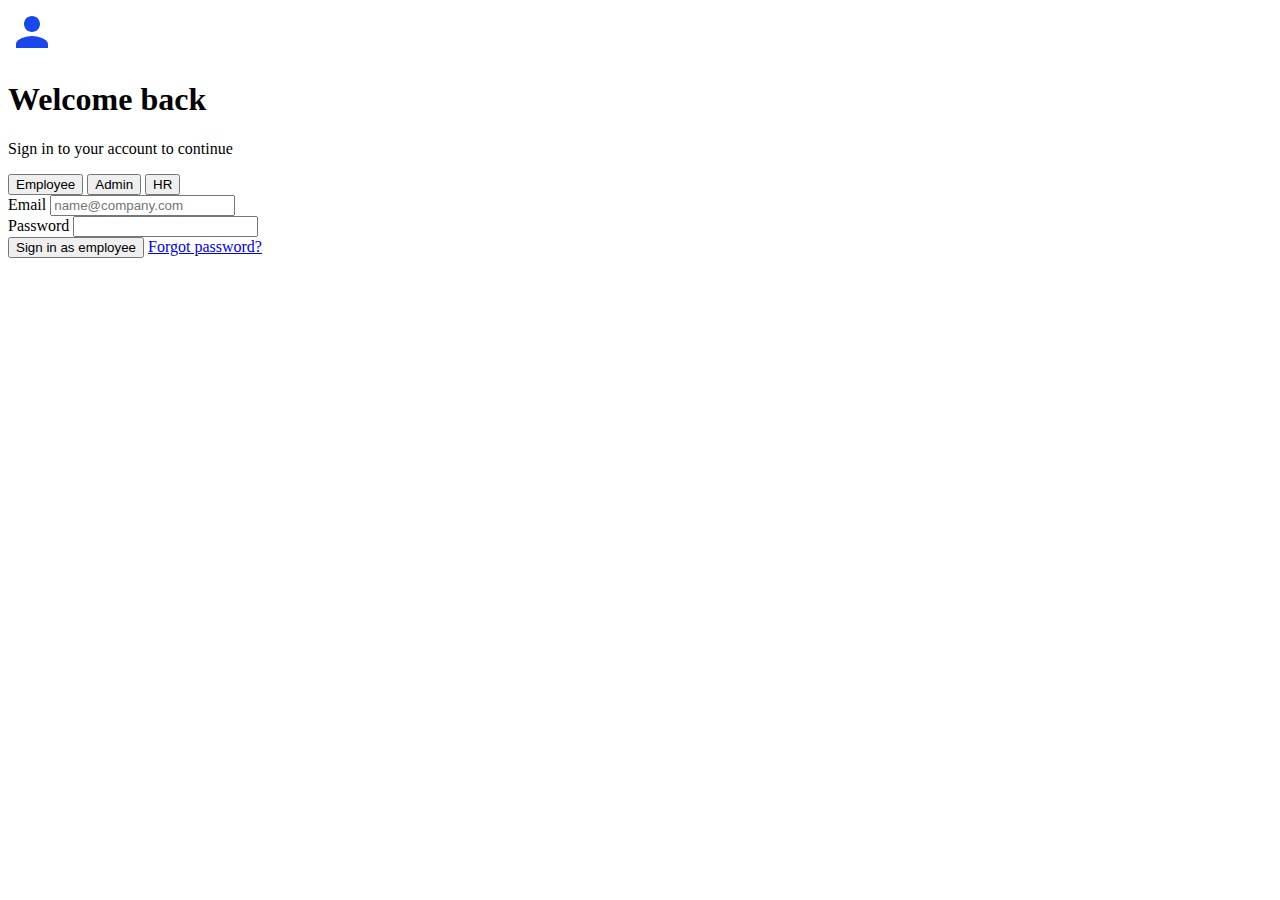
==== index.html @ 3bbf58a7 "Add files via upload" ====
<!DOCTYPE html>
<html lang="en">
<head>
    <meta charset="UTF-8">
    <meta name="viewport" content="width=device-width, initial-scale=1.0">
    <title>Welcome back - Login</title>
    <link rel="stylesheet" href="css/login.css">
</head>
<body>
    <div class="login-container">
        <div class="login-box">
            <div class="avatar-icon">
                <svg viewBox="0 0 24 24" width="48" height="48">
                    <path fill="#1a47eb" d="M12 12c2.21 0 4-1.79 4-4s-1.79-4-4-4-4 1.79-4 4 1.79 4 4 4zm0 2c-2.67 0-8 1.34-8 4v2h16v-2c0-2.66-5.33-4-8-4z"/>
                </svg>
            </div>
            <h1>Welcome back</h1>
            <p class="subtitle">Sign in to your account to continue</p>
            
            <div class="tab-group">
                <button class="tab-btn active">Employee</button>
                <button class="tab-btn">Admin</button>
                <button class="tab-btn">HR</button>
            </div>

            <form class="login-form">
                <div class="form-group">
                    <label for="email">Email</label>
                    <input type="email" id="email" placeholder="name@company.com">
                </div>

                <div class="form-group">
                    <label for="password">Password</label>
                    <input type="password" id="password">
                </div>

                <button type="submit" class="sign-in-btn">Sign in as employee</button>
                
                <a href="#" class="forgot-password">Forgot password?</a>
            </form>
        </div>
    </div>
</body>
</html>
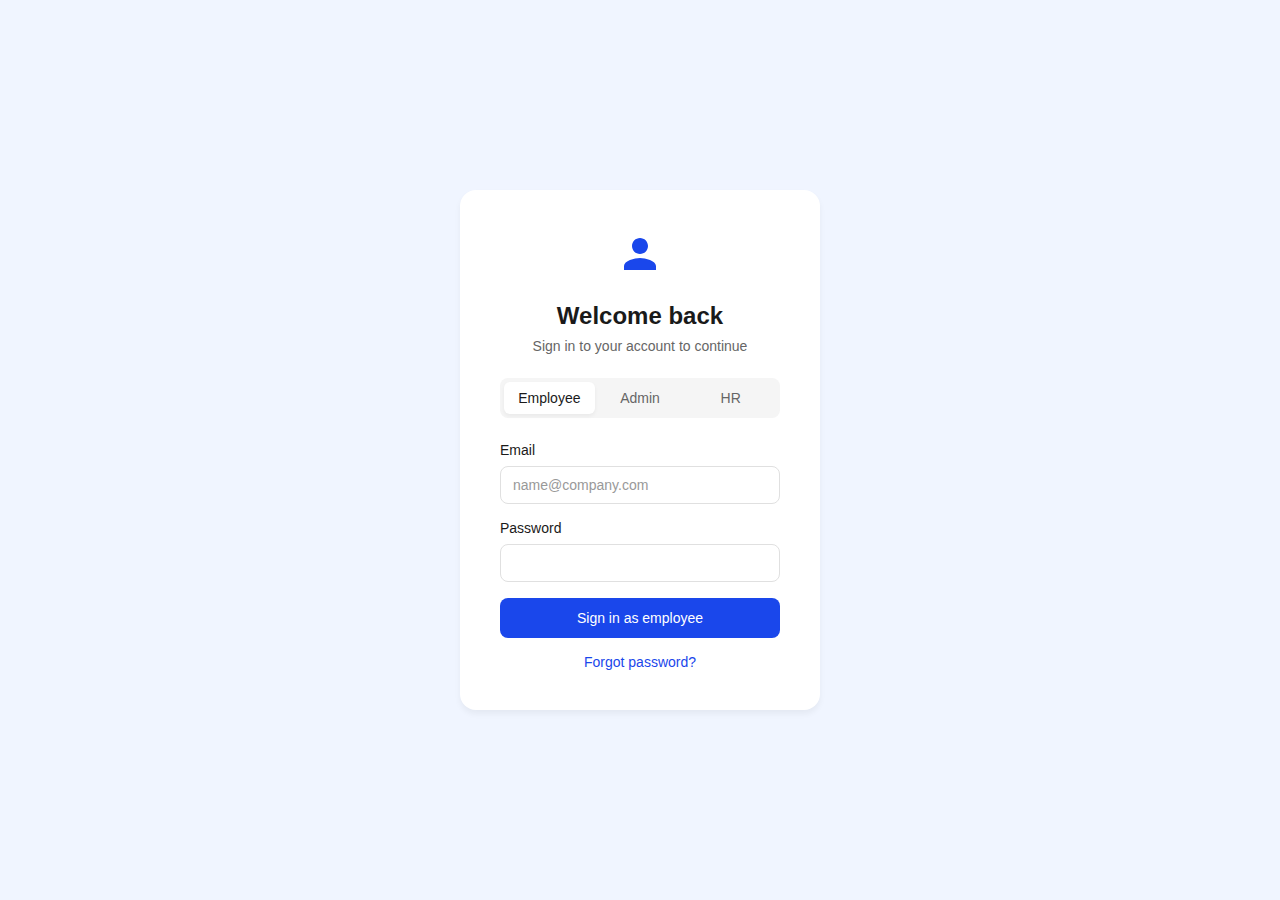
==== commit df9edca7: "1.changed the name of link in index file" ====
--- a/index.html
+++ b/index.html
@@ -4,7 +4,7 @@
     <meta charset="UTF-8">
     <meta name="viewport" content="width=device-width, initial-scale=1.0">
     <title>Welcome back - Login</title>
-    <link rel="stylesheet" href="css/login.css">
+    <link rel="stylesheet" href="/login.css">
 </head>
 <body>
     <div class="login-container">
--- a/login.css
+++ b/login.css
@@ -0,0 +1,124 @@
+* {
+    margin: 0;
+    padding: 0;
+    box-sizing: border-box;
+    font-family: -apple-system, BlinkMacSystemFont, 'Segoe UI', Roboto, Oxygen, Ubuntu, Cantarell, sans-serif;
+}
+
+body {
+    background-color: #f0f5ff;
+    min-height: 100vh;
+    display: flex;
+    align-items: center;
+    justify-content: center;
+}
+
+.login-container {
+    width: 100%;
+    max-width: 400px;
+    padding: 20px;
+}
+
+.login-box {
+    background: white;
+    padding: 40px;
+    border-radius: 16px;
+    box-shadow: 0 4px 6px rgba(0, 0, 0, 0.05);
+}
+
+.avatar-icon {
+    text-align: center;
+    margin-bottom: 20px;
+}
+
+h1 {
+    text-align: center;
+    font-size: 24px;
+    font-weight: 600;
+    color: #1a1a1a;
+    margin-bottom: 8px;
+}
+
+.subtitle {
+    text-align: center;
+    color: #666;
+    font-size: 14px;
+    margin-bottom: 24px;
+}
+
+.tab-group {
+    display: flex;
+    background: #f5f5f5;
+    border-radius: 8px;
+    padding: 4px;
+    margin-bottom: 24px;
+}
+
+.tab-btn {
+    flex: 1;
+    padding: 8px;
+    border: none;
+    background: none;
+    border-radius: 6px;
+    font-size: 14px;
+    color: #666;
+    cursor: pointer;
+}
+
+.tab-btn.active {
+    background: white;
+    color: #1a1a1a;
+    box-shadow: 0 2px 4px rgba(0, 0, 0, 0.05);
+}
+
+.form-group {
+    margin-bottom: 16px;
+}
+
+label {
+    display: block;
+    font-size: 14px;
+    color: #1a1a1a;
+    margin-bottom: 8px;
+}
+
+input {
+    width: 100%;
+    padding: 10px 12px;
+    border: 1px solid #e0e0e0;
+    border-radius: 8px;
+    font-size: 14px;
+}
+
+input::placeholder {
+    color: #999;
+}
+
+.sign-in-btn {
+    width: 100%;
+    padding: 12px;
+    background: #1a47eb;
+    color: white;
+    border: none;
+    border-radius: 8px;
+    font-size: 14px;
+    font-weight: 500;
+    cursor: pointer;
+    margin-bottom: 16px;
+}
+
+.sign-in-btn:hover {
+    background: #153ac7;
+}
+
+.forgot-password {
+    display: block;
+    text-align: center;
+    color: #1a47eb;
+    text-decoration: none;
+    font-size: 14px;
+}
+
+.forgot-password:hover {
+    text-decoration: underline;
+}
